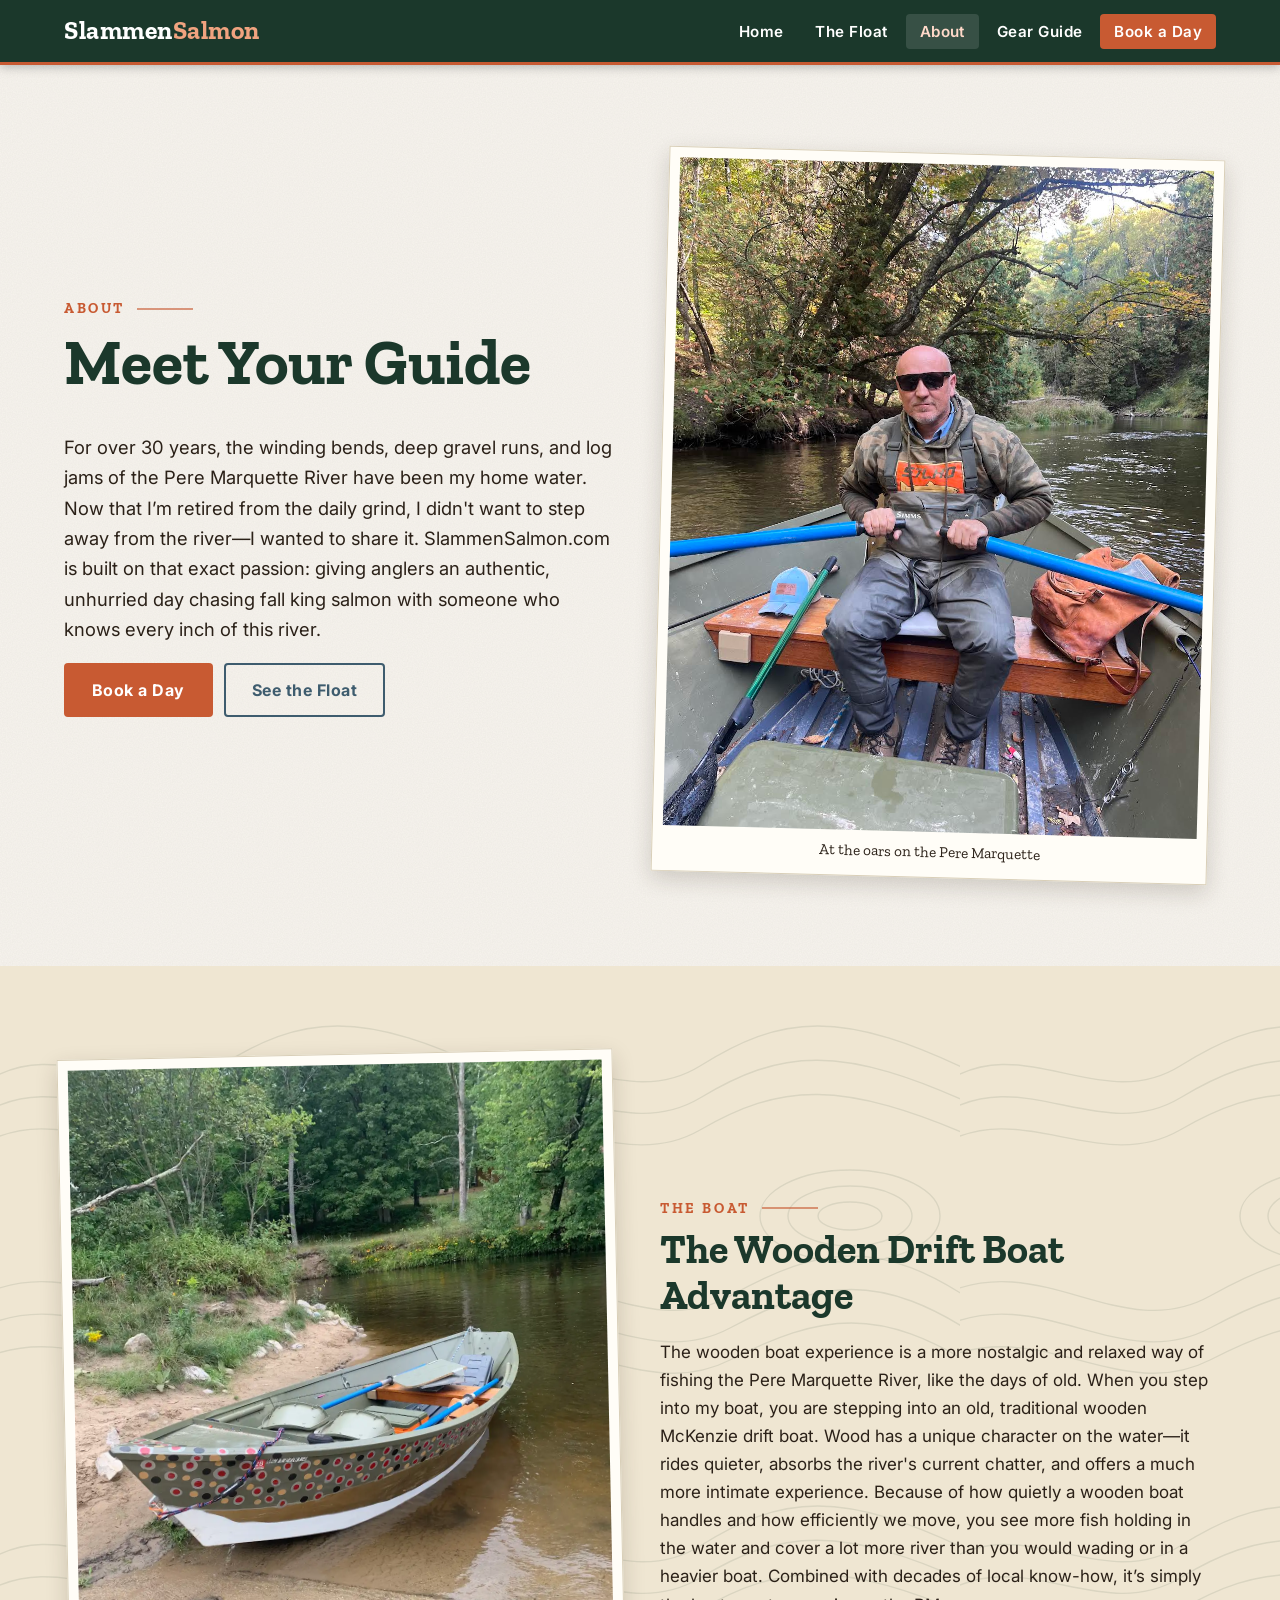
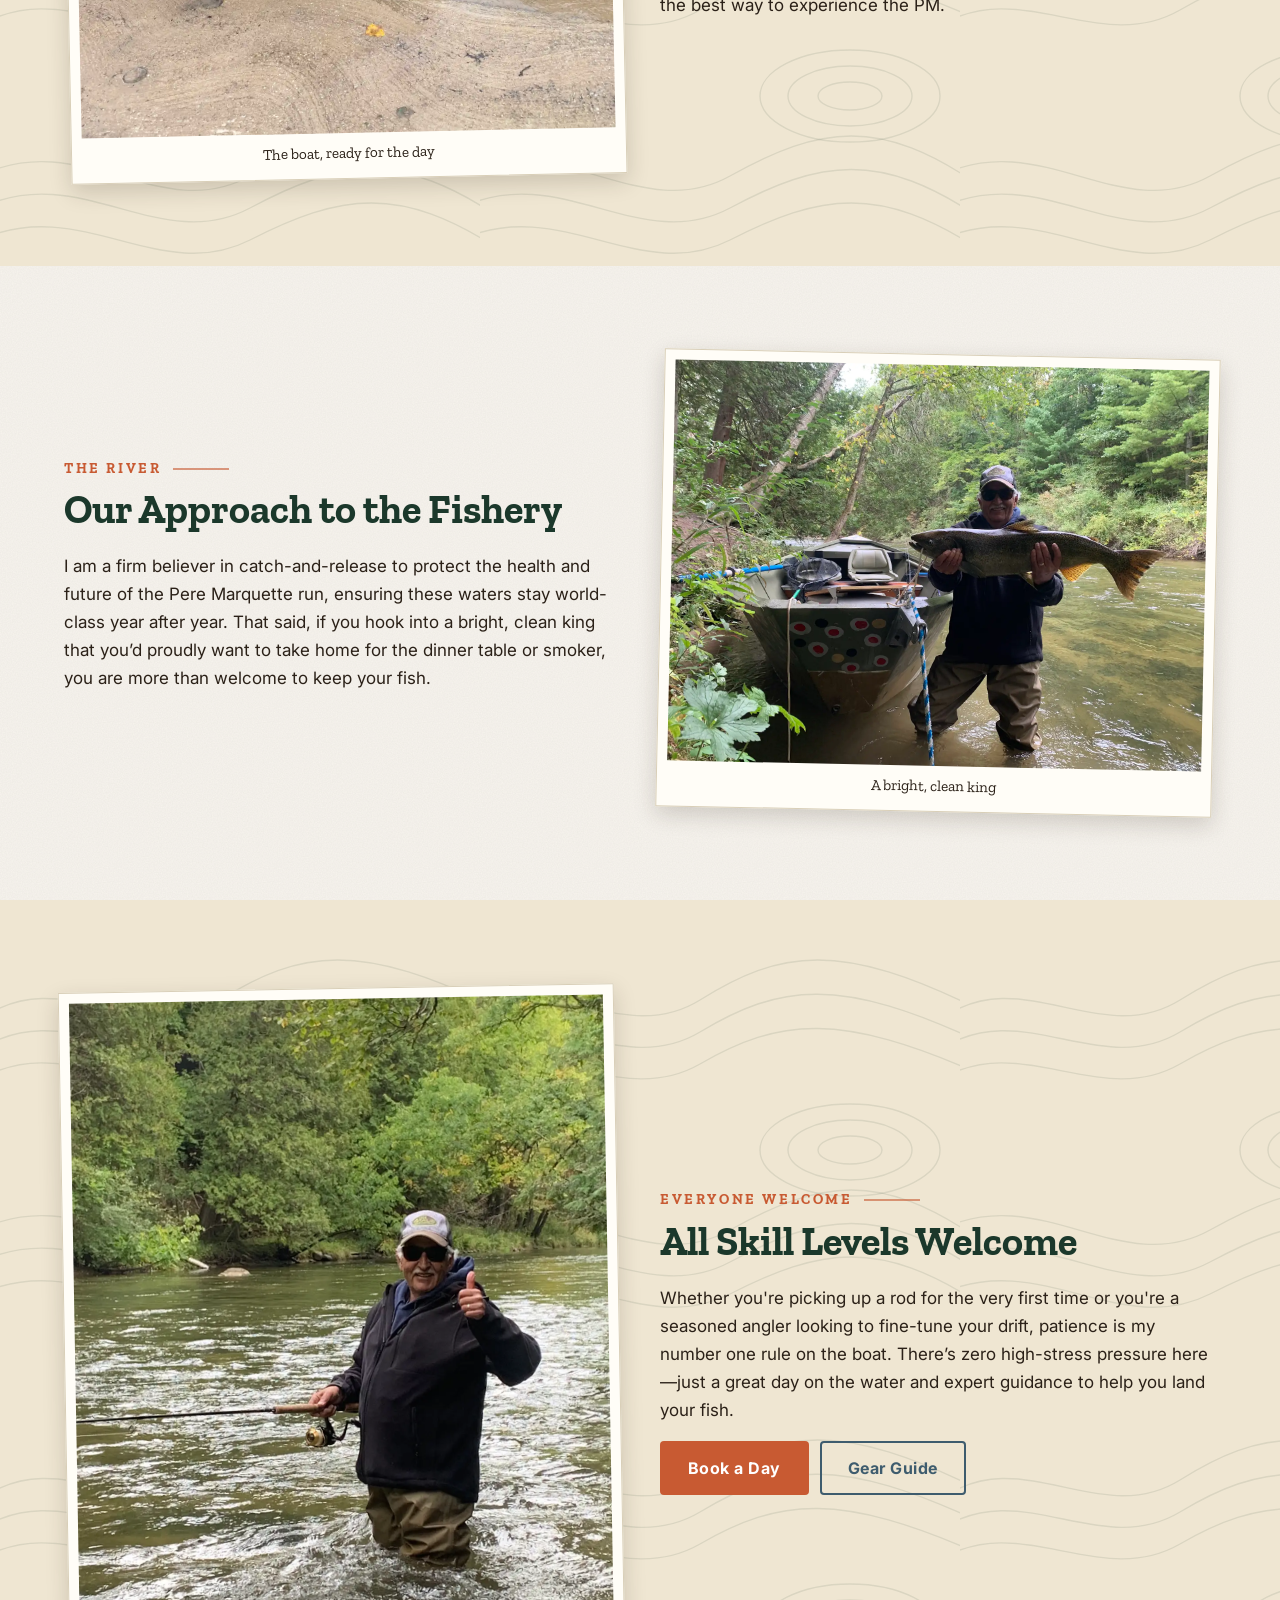
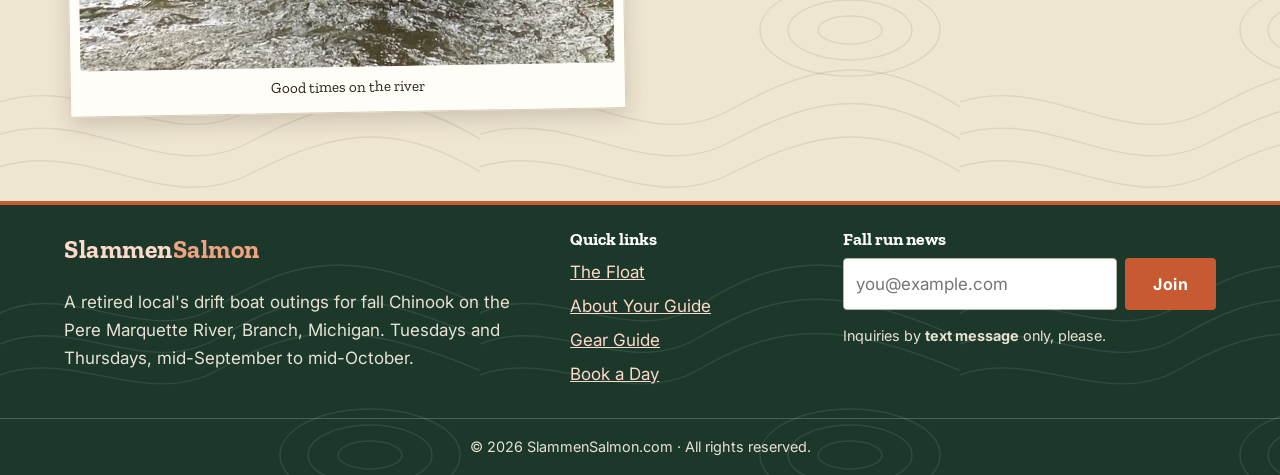
==== about.html @ c5aa8a71 "Add About page and real interactive route map About page uses the guide's own words (30 years on the" ====
<!doctype html>
<html lang="en">
<head>
<meta charset="utf-8">
<meta name="viewport" content="width=device-width,initial-scale=1">
<title>About Your Guide | Slammen Salmon</title>
<meta name="description" content="Meet your Pere Marquette River guide: over 30 years on his home water, a traditional wooden McKenzie drift boat, a catch-and-release approach, and a patient day for every skill level.">
<link rel="preconnect" href="https://fonts.googleapis.com">
<link rel="preconnect" href="https://fonts.gstatic.com" crossorigin>
<link href="https://fonts.googleapis.com/css2?family=Inter:wght@400;600;700&family=Zilla+Slab:wght@600;700&display=swap" rel="stylesheet">
<link rel="stylesheet" href="css/styles.css">
</head>
<body>
<header class="nav">
  <div class="nav-inner">
    <a class="logo" href="index.html">Slammen<span>Salmon</span></a>
    <button class="menu-btn" id="menuBtn" aria-label="Menu" aria-expanded="false">☰</button>
    <ul class="nav-links" id="navLinks">
      <li><a href="index.html">Home</a></li>
      <li><a href="index.html#float">The Float</a></li>
      <li><a href="about.html" aria-current="page">About</a></li>
      <li><a href="gear.html">Gear Guide</a></li>
      <li><a class="nav-book" href="index.html#book">Book a Day</a></li>
    </ul>
  </div>
</header>

<main>
<section class="section">
  <div class="container two-col" style="align-items:center">
    <div>
      <p class="eyebrow">About</p>
      <h1>Meet Your Guide</h1>
      <p class="lead">For over 30 years, the winding bends, deep gravel runs, and log jams of the Pere Marquette River have been my home water. Now that I’m retired from the daily grind, I didn't want to step away from the river—I wanted to share it. SlammenSalmon.com is built on that exact passion: giving anglers an authentic, unhurried day chasing fall king salmon with someone who knows every inch of this river.</p>
      <p><a class="btn btn-copper" href="index.html#book">Book a Day</a> <a class="btn btn-secondary" href="index.html#float">See the Float</a></p>
    </div>
    <figure class="frame" style="transform:rotate(1.5deg)"><img src="images/guide-rowing.jpg" alt="Your guide at the oars of his wooden drift boat" style="aspect-ratio:4/5"><figcaption>At the oars on the Pere Marquette</figcaption></figure>
  </div>
</section>

<section class="section section-alt">
  <div class="container two-col" style="align-items:center">
    <figure class="frame" style="transform:rotate(-1.2deg)"><img src="images/drift-boat-ramp.webp" alt="The hand-painted wooden drift boat resting at the boat ramp" loading="lazy" style="aspect-ratio:4/5"><figcaption>The boat, ready for the day</figcaption></figure>
    <div>
      <p class="eyebrow">The Boat</p>
      <h2>The Wooden Drift Boat Advantage</h2>
      <p>The wooden boat experience is a more nostalgic and relaxed way of fishing the Pere Marquette River, like the days of old. When you step into my boat, you are stepping into an old, traditional wooden McKenzie drift boat. Wood has a unique character on the water—it rides quieter, absorbs the river's current chatter, and offers a much more intimate experience. Because of how quietly a wooden boat handles and how efficiently we move, you see more fish holding in the water and cover a lot more river than you would wading or in a heavier boat. Combined with decades of local know-how, it’s simply the best way to experience the PM.</p>
    </div>
  </div>
</section>

<section class="section">
  <div class="container two-col" style="align-items:center">
    <div>
      <p class="eyebrow">The River</p>
      <h2>Our Approach to the Fishery</h2>
      <p>I am a firm believer in catch-and-release to protect the health and future of the Pere Marquette run, ensuring these waters stay world-class year after year. That said, if you hook into a bright, clean king that you’d proudly want to take home for the dinner table or smoker, you are more than welcome to keep your fish.</p>
    </div>
    <figure class="frame" style="transform:rotate(1.2deg)"><img src="images/trophy-king.webp" alt="An angler holding a big Chinook salmon beside the drift boat" loading="lazy" style="aspect-ratio:4/3"><figcaption>A bright, clean king</figcaption></figure>
  </div>
</section>

<section class="section section-alt">
  <div class="container two-col" style="align-items:center">
    <figure class="frame" style="transform:rotate(-1deg)"><img src="images/thumbs-up-river.webp" alt="A smiling angler giving a thumbs up while standing in the river" loading="lazy" style="aspect-ratio:4/5"><figcaption>Good times on the river</figcaption></figure>
    <div>
      <p class="eyebrow">Everyone Welcome</p>
      <h2>All Skill Levels Welcome</h2>
      <p>Whether you're picking up a rod for the very first time or you're a seasoned angler looking to fine-tune your drift, patience is my number one rule on the boat. There’s zero high-stress pressure here—just a great day on the water and expert guidance to help you land your fish.</p>
      <p><a class="btn btn-copper" href="index.html#book">Book a Day</a> <a class="btn btn-secondary" href="gear.html">Gear Guide</a></p>
    </div>
  </div>
</section>
</main>

<footer class="footer">
  <div class="container footer-grid">
    <div><a class="logo" href="index.html">Slammen<span>Salmon</span></a><p>A retired local's drift boat outings for fall Chinook on the Pere Marquette River, Branch, Michigan. Tuesdays and Thursdays, mid-September to mid-October.</p></div>
    <div><h3>Quick links</h3><ul><li><a href="index.html#float">The Float</a></li><li><a href="about.html" aria-current="page">About Your Guide</a></li><li><a href="gear.html">Gear Guide</a></li><li><a href="index.html#book">Book a Day</a></li></ul></div>
    <div><h3>Fall run news</h3><form class="news" id="newsForm"><input type="email" id="newsEmail" placeholder="you@example.com" aria-label="Email" required><button class="btn btn-copper" type="submit">Join</button></form><p id="newsMsg" style="font-size:.9rem"></p>
      <p style="font-size:.9rem">Inquiries by <b>text message</b> only, please.</p></div>
  </div>
  <div class="copy">© <span id="yr"></span> SlammenSalmon.com · All rights reserved.</div>
</footer>

<nav class="tabbar" aria-label="Mobile">
  <a href="index.html"><svg viewBox="0 0 24 24"><path d="M3 11l9-8 9 8M5 10v10h14V10"/></svg>Home</a>
  <a href="index.html#float"><svg viewBox="0 0 24 24"><path d="M3 6l6-2 6 2 6-2v14l-6 2-6-2-6 2zM9 4v14M15 6v14"/></svg>Float</a>
  <a href="about.html" aria-current="page"><svg viewBox="0 0 24 24"><circle cx="12" cy="8" r="4"/><path d="M4 21c0-4 4-6 8-6s8 2 8 6"/></svg>About</a>
  <a href="gear.html"><svg viewBox="0 0 24 24"><path d="M5 4h14v16H5zM9 9h6M9 13h6"/></svg>Gear</a>
  <a href="index.html#book"><svg viewBox="0 0 24 24"><path d="M4 6h16v14H4zM4 10h16M8 3v4M16 3v4"/></svg>Book</a>
</nav>

<script src="js/main.js"></script>
</body>
</html>
---- css/styles.css ----
:root{
  --pine:#1B382B; --moss:#4A5D3A; --copper:#C85A32; --copper-dark:#a84824; --slate:#3E5C6E; --bark:#2B2118;
  --sand:#F7F4EE; --parchment:#EFE6D2; --line:#d9cfb8; --white:#fff;
  --radius:6px; --shadow:0 8px 22px rgba(43,33,24,.18);
  --font-head:'Zilla Slab',Georgia,'Times New Roman',serif;
  --font-body:'Inter',system-ui,-apple-system,'Segoe UI',Roboto,sans-serif;
  --topo:url("data:image/svg+xml,%3Csvg xmlns='http://www.w3.org/2000/svg' width='480' height='480' viewBox='0 0 480 480' fill='none' stroke='%23ffffff' stroke-opacity='.09' stroke-width='1.4'%3E%3Cpath d='M-20 120C60 60 140 150 220 100S360 40 500 110'/%3E%3Cpath d='M-20 150C60 95 140 180 220 132S360 76 500 142'/%3E%3Cpath d='M-20 180C60 130 140 210 220 164S360 112 500 174'/%3E%3Cpath d='M-20 330C80 280 160 380 250 330S400 270 500 340'/%3E%3Cpath d='M-20 362C80 314 160 410 250 362S400 304 500 372'/%3E%3Cpath d='M-20 394C80 348 160 440 250 394S400 338 500 404'/%3E%3Cellipse cx='370' cy='250' rx='90' ry='46'/%3E%3Cellipse cx='370' cy='250' rx='62' ry='30'/%3E%3Cellipse cx='370' cy='250' rx='32' ry='14'/%3E%3C/svg%3E");
  --topo-dark:url("data:image/svg+xml,%3Csvg xmlns='http://www.w3.org/2000/svg' width='480' height='480' viewBox='0 0 480 480' fill='none' stroke='%231B382B' stroke-opacity='.10' stroke-width='1.4'%3E%3Cpath d='M-20 120C60 60 140 150 220 100S360 40 500 110'/%3E%3Cpath d='M-20 150C60 95 140 180 220 132S360 76 500 142'/%3E%3Cpath d='M-20 180C60 130 140 210 220 164S360 112 500 174'/%3E%3Cpath d='M-20 330C80 280 160 380 250 330S400 270 500 340'/%3E%3Cpath d='M-20 362C80 314 160 410 250 362S400 304 500 372'/%3E%3Cpath d='M-20 394C80 348 160 440 250 394S400 338 500 404'/%3E%3Cellipse cx='370' cy='250' rx='90' ry='46'/%3E%3Cellipse cx='370' cy='250' rx='62' ry='30'/%3E%3Cellipse cx='370' cy='250' rx='32' ry='14'/%3E%3C/svg%3E");
  --grain:url("data:image/svg+xml,%3Csvg xmlns='http://www.w3.org/2000/svg' width='160' height='160'%3E%3Cfilter id='n'%3E%3CfeTurbulence type='fractalNoise' baseFrequency='.8' numOctaves='2' stitchTiles='stitch'/%3E%3CfeColorMatrix values='0 0 0 0 .17 0 0 0 0 .13 0 0 0 0 .09 0 0 0 .07 0'/%3E%3C/filter%3E%3Crect width='160' height='160' filter='url(%23n)'/%3E%3C/svg%3E");
}
*{box-sizing:border-box}
html{scroll-behavior:smooth;scroll-padding-top:72px}
body{margin:0;background:var(--sand) var(--grain);color:var(--bark);font-family:var(--font-body);line-height:1.65;font-size:17px}
img{max-width:100%;display:block}
h1,h2,h3{font-family:var(--font-head);color:var(--pine);line-height:1.15;margin:0 0 .5em;font-weight:700}
h1{font-size:clamp(2.3rem,5.2vw,4rem)} h2{font-size:clamp(1.8rem,3.6vw,2.5rem)} h3{font-size:1.35rem}
a{color:var(--slate)}
.container{max-width:1200px;margin:0 auto;padding:24px}
.section{padding:64px 0;position:relative}
.section-alt{background:var(--parchment) var(--topo-dark)}
.lead{font-size:1.15rem;max-width:62ch}
.eyebrow{font-family:var(--font-head);text-transform:uppercase;letter-spacing:.18em;color:var(--copper);font-weight:700;font-size:.9rem;margin:0 0 .4em;display:flex;align-items:center;gap:12px}
.eyebrow::after{content:"";height:2px;width:56px;background:var(--copper);opacity:.6}
.center{text-align:center}.center .eyebrow{justify-content:center}.center .eyebrow::before{content:"";height:2px;width:56px;background:var(--copper);opacity:.6}
.rule{border:0;height:6px;border-top:2px solid var(--line);border-bottom:1px solid var(--line);margin:0}

/* Nav */
.nav{position:sticky;top:0;z-index:50;background:var(--pine);color:#fff;border-bottom:3px solid var(--copper);box-shadow:0 2px 10px rgba(0,0,0,.25)}
.nav-inner{max-width:1200px;margin:0 auto;padding:10px 24px;display:flex;align-items:center;justify-content:space-between;gap:16px}
.logo{font-family:var(--font-head);font-weight:700;font-size:1.6rem;color:#fff;text-decoration:none;letter-spacing:.02em}
.logo span{color:#f0a37f}
.nav-links{display:flex;gap:4px;list-style:none;margin:0;padding:0}
.nav-links a{color:#fff;text-decoration:none;padding:8px 14px;border-radius:4px;font-weight:600;font-size:.95rem;letter-spacing:.03em}
.nav-links a:hover,.nav-links a[aria-current="page"]{background:rgba(255,255,255,.12);color:#ffd9c9}
.nav-links a.nav-book{background:var(--copper)}
.nav-links a.nav-book:hover{background:var(--copper-dark);color:#fff}
.menu-btn{display:none;background:none;border:1px solid rgba(255,255,255,.5);color:#fff;border-radius:6px;padding:6px 10px;font-size:1.2rem;cursor:pointer}

/* Buttons */
.btn{display:inline-block;border:2px solid transparent;border-radius:4px;padding:12px 26px;font-weight:700;font-size:1rem;cursor:pointer;text-decoration:none;font-family:var(--font-body);letter-spacing:.03em;transition:background-color .2s,box-shadow .2s,color .2s}
.btn-primary{background:var(--pine);color:#fff}
.btn-primary:hover{background:var(--copper);box-shadow:var(--shadow)}
.btn-copper{background:var(--copper);color:#fff}
.btn-copper:hover{background:var(--copper-dark);box-shadow:var(--shadow)}
.btn-secondary{background:transparent;border-color:var(--slate);color:var(--slate)}
.btn-secondary:hover{background:rgba(62,92,110,.12)}
.btn[disabled]{opacity:.5;cursor:not-allowed;box-shadow:none}
.btn:focus-visible,a:focus-visible,input:focus-visible,select:focus-visible,textarea:focus-visible,button:focus-visible{outline:3px solid var(--copper);outline-offset:2px}

/* Hero */
.hero{position:relative;color:#fff;background:var(--pine) var(--topo);overflow:hidden}
.hero::after{content:"";position:absolute;inset:0;background:var(--grain);pointer-events:none;opacity:.8}
.hero .container{position:relative;z-index:1;display:grid;grid-template-columns:1.1fr .9fr;gap:48px;align-items:center;padding-top:64px;padding-bottom:72px}
.hero h1{color:#fff;max-width:14ch}
.hero p{font-size:1.18rem;max-width:50ch;color:#f1ebdc}
.hero .eyebrow{color:#f0a37f}.hero .eyebrow::after{background:#f0a37f}
.hero-cta{display:flex;gap:12px;flex-wrap:wrap;margin-top:26px}
.hero .btn-secondary{border-color:#f1ebdc;color:#f1ebdc}
.hero .btn-secondary:hover{background:rgba(255,255,255,.14)}
.hero-photos{position:relative;min-height:640px}
.hero-photos .frame img{aspect-ratio:1/1}
.hero-photos .frame:first-of-type figcaption{text-align:left}
.hero-photos .frame{position:absolute;width:62%}
.hero-photos .frame:nth-of-type(1){left:0;top:0;transform:rotate(-3deg)}
.hero-photos .frame:nth-of-type(2){right:0;bottom:0;transform:rotate(2.5deg)}
.stamp{position:absolute;z-index:2;right:2%;top:-4%;width:128px;height:128px;border-radius:50%;border:3px double var(--copper);background:rgba(27,56,43,.88);color:#f0a37f;display:grid;place-items:center;text-align:center;font-family:var(--font-head);font-weight:700;font-size:.72rem;letter-spacing:.12em;line-height:1.3;transform:rotate(12deg);text-transform:uppercase}
.stamp b{display:block;font-size:1.15rem;color:#fff;letter-spacing:.02em;margin:2px 0}

/* Framed photos */
.frame{margin:0;background:#fffdf7;padding:10px 10px 12px;border:1px solid var(--line);box-shadow:var(--shadow)}
.frame img{width:100%;aspect-ratio:4/5;object-fit:cover}
.frame figcaption{font-family:var(--font-head);font-size:.95rem;color:var(--bark);padding-top:8px;text-align:center}

/* Cards */
.grid-3{display:grid;grid-template-columns:repeat(3,1fr);gap:28px}
.card{background:#fffdf7;border:1px solid var(--line);padding:10px;box-shadow:0 3px 10px rgba(43,33,24,.1);transition:box-shadow .2s,transform .2s}
.card:hover{box-shadow:var(--shadow);transform:translateY(-3px)}
.card img{width:100%;aspect-ratio:4/3;object-fit:cover}
.card-body{padding:12px 10px 12px}
.card-body p{margin:.3em 0 0}
.tag{display:inline-block;background:var(--moss);color:#fff;font-size:.74rem;font-weight:700;padding:3px 10px;letter-spacing:.1em;text-transform:uppercase;border-radius:2px}

/* Tour facts */
.facts{display:grid;grid-template-columns:repeat(4,1fr);gap:16px;margin:28px 0}
.fact{background:#fffdf7;border:1px solid var(--line);border-top:4px solid var(--copper);padding:16px}
.fact b{display:block;font-family:var(--font-head);color:var(--pine);font-size:1.25rem}
.two-col{display:grid;grid-template-columns:1fr 1fr;gap:40px}
.checklist{list-style:none;padding:0;margin:0}
.checklist li{padding:9px 0 9px 32px;position:relative;border-bottom:1px dashed var(--line)}
.checklist li::before{content:"✓";position:absolute;left:0;color:var(--copper);font-weight:700}
.checklist.warn li::before{content:"!";background:var(--copper);color:#fff;border-radius:50%;width:20px;height:20px;text-align:center;line-height:20px;font-size:.8rem;top:12px}
.checklist.provided li::before{content:"★";color:var(--moss)}

/* Route map */
.map-wrap{background:#fffdf7;border:1px solid var(--line);padding:10px;box-shadow:var(--shadow)}
.map-note{font-size:.85rem;color:#6b5e50;text-align:center;margin:8px 0 0;font-style:italic}
.route-map{height:480px;position:relative;z-index:0;isolation:isolate;background:#dfe6dc}
.map-wrap{position:relative}
.map-lock{position:absolute;inset:10px;z-index:5;border:0;background:rgba(27,56,43,.35);color:#fff;font:700 1.05rem var(--font-body);cursor:pointer;display:grid;place-items:center;letter-spacing:.03em}
.map-lock[hidden]{display:none}
.map-fallback{padding:24px;text-align:center}
.float-cards{margin-top:28px}
.float-cards .fact b{font-size:1.1rem}
.route-pin span{display:grid;place-items:center;width:30px;height:30px;border-radius:50%;background:var(--copper);color:#fff;border:3px solid #fff;box-shadow:0 2px 8px rgba(0,0,0,.45);font:700 .95rem var(--font-head)}
.route-pin.end span{background:var(--pine)}
.route-arrow svg{display:block;filter:drop-shadow(0 1px 1px rgba(0,0,0,.35))}
.route-arrow{background:none;border:0}
.leaflet-tooltip.route-tip{background:var(--pine);color:#fff;border:2px solid #fff;font:700 .8rem var(--font-body);letter-spacing:.04em;padding:2px 8px;box-shadow:0 2px 6px rgba(0,0,0,.35)}
.leaflet-tooltip.route-tip::before{display:none}
.leaflet-control-layers{font-family:var(--font-body);font-weight:600}
.pull{margin:0 0 18px;padding:6px 0 6px 22px;border-left:4px solid var(--copper);font-family:var(--font-head);font-size:1.25rem;line-height:1.45;color:var(--pine)}
.btn + .btn{margin-left:6px}

/* Photo grid */
.photo-grid{display:grid;grid-template-columns:repeat(3,1fr);gap:26px}
.photo{position:relative;border:0;padding:10px;background:#fffdf7;border:1px solid var(--line);box-shadow:0 3px 10px rgba(43,33,24,.12);cursor:zoom-in;display:block;width:100%;transition:transform .25s,box-shadow .25s}
.photo:nth-child(3n+1){transform:rotate(-.8deg)}.photo:nth-child(3n+2){transform:rotate(.6deg)}.photo:nth-child(3n){transform:rotate(-.4deg)}
.photo:hover{transform:rotate(0) translateY(-4px);box-shadow:var(--shadow)}
.photo .ph{display:block;overflow:hidden;aspect-ratio:4/5}
.photo img{width:100%;height:100%;object-fit:cover;transition:transform .4s}
.photo:hover img{transform:scale(1.04)}
.photo .badge{position:absolute;left:22px;bottom:24px;background:var(--copper);color:#fff;font-weight:700;font-size:.78rem;letter-spacing:.1em;text-transform:uppercase;padding:5px 12px;border-radius:2px;opacity:0;transform:translateY(6px);transition:.25s}
.photo:hover .badge,.photo:focus-visible .badge{opacity:1;transform:none}
.photo .overlay-tag{position:absolute;right:22px;top:22px;background:rgba(27,56,43,.88);color:#fff;font-size:.75rem;letter-spacing:.06em;text-transform:uppercase;padding:3px 10px;border-radius:2px}
@media (hover:none){.photo .badge{opacity:1;transform:none}}
.lightbox{position:fixed;inset:0;background:rgba(15,20,16,.94);z-index:100;display:none;align-items:center;justify-content:center;padding:24px;flex-direction:column;gap:12px}
.lightbox.open{display:flex}
.lightbox img{max-height:80vh;max-width:94vw;object-fit:contain;border:8px solid #fffdf7}
.lightbox p{color:#fff;margin:0;font-weight:600;font-family:var(--font-head);font-size:1.1rem}
.lb-btn{position:absolute;background:rgba(255,255,255,.15);color:#fff;border:0;font-size:2rem;width:52px;height:52px;border-radius:50%;cursor:pointer}
.lb-btn:hover{background:var(--copper)}
.lb-close{top:16px;right:16px}.lb-prev{left:16px;top:50%}.lb-next{right:16px;top:50%}

/* Booking */
.booking{background:#fffdf7;border:1px solid var(--line);outline:2px solid var(--line);outline-offset:5px;padding:30px;box-shadow:var(--shadow);max-width:760px;margin:0 auto}
.status-badge{display:inline-block;background:var(--bark);color:#fff;padding:6px 16px;border-radius:2px;font-weight:700;letter-spacing:.06em;text-transform:uppercase;font-size:.85rem}
.status-badge.open{background:#2f7d4f}
.form-row{display:grid;grid-template-columns:1fr 1fr;gap:16px}
label{display:block;font-weight:600;margin:14px 0 4px}
input[type=text],input[type=email],input[type=tel],input[type=date],input[type=number],select,textarea{width:100%;padding:11px 12px;border:1px solid #b9b2a2;border-radius:4px;font:inherit;background:#fff;color:var(--bark)}
input:disabled,select:disabled{background:#ece8de;cursor:not-allowed}
.consent{display:flex;gap:10px;align-items:flex-start;font-weight:400;margin:10px 0}
.consent input{margin-top:5px;width:18px;height:18px;accent-color:var(--pine);flex:none}
.form-msg{margin-top:14px;padding:12px;border-radius:4px;display:none}
.form-msg.show{display:block}.form-msg.ok{background:#e4f2e9;color:#1d5a37}.form-msg.err{background:#fbe6e0;color:#8a2c12}
.notice{background:#fff7ef;border-left:5px solid var(--copper);padding:14px 16px}

/* Footer */
.footer{background:var(--pine) var(--topo);color:#e8e2d4;border-top:4px solid var(--copper)}
.footer a{color:#ffd9c9}
.footer h3{color:#fff;font-size:1.1rem}
.footer-grid{display:grid;grid-template-columns:2fr 1fr 1.6fr;gap:40px}
.footer ul{list-style:none;padding:0;margin:0}.footer li{margin:6px 0}
.news{display:flex;gap:8px}.news input{flex:1}
.copy{border-top:1px solid rgba(255,255,255,.2);padding:16px 24px;text-align:center;font-size:.9rem}

/* Responsive */
.tabbar{display:none}
@media (max-width:1023px){
  .menu-btn{display:block}
  .nav-inner{flex-wrap:wrap}
  .nav-links{display:none;width:100%;flex-direction:column;padding-bottom:10px}
  .nav-links.open{display:flex}
  .hero .container{grid-template-columns:1fr}
  .hero-photos{min-height:600px;max-width:520px}
  .grid-3{grid-template-columns:repeat(2,1fr)}
  .photo-grid{grid-template-columns:repeat(2,1fr)}
  .facts{grid-template-columns:repeat(2,1fr)}
  .footer-grid{grid-template-columns:1fr 1fr}
}
@media (max-width:767px){
  body{padding-bottom:64px}
  .container{padding:18px}
  .section{padding:44px 0}
  .route-map{height:380px}
  .grid-3,.photo-grid,.two-col,.form-row,.facts,.footer-grid{grid-template-columns:1fr}
  .nav-inner{padding:10px 16px}
  .tabbar{display:flex}
  .hero-photos{min-height:520px}
  .stamp{width:92px;height:92px;font-size:.68rem}
}
.tabbar{position:fixed;bottom:0;left:0;right:0;z-index:55;background:var(--pine);border-top:3px solid var(--copper)}
.tabbar a{flex:1;text-align:center;color:#fff;text-decoration:none;padding:8px 4px 9px;font-size:.76rem;font-weight:600;letter-spacing:.04em}
.tabbar svg{display:block;margin:0 auto 2px;width:22px;height:22px;stroke:currentColor;fill:none;stroke-width:1.8;stroke-linecap:round;stroke-linejoin:round}
.tabbar a[aria-current="page"]{color:#ffb596}
@media (prefers-reduced-motion:reduce){*{transition:none!important;scroll-behavior:auto!important}}
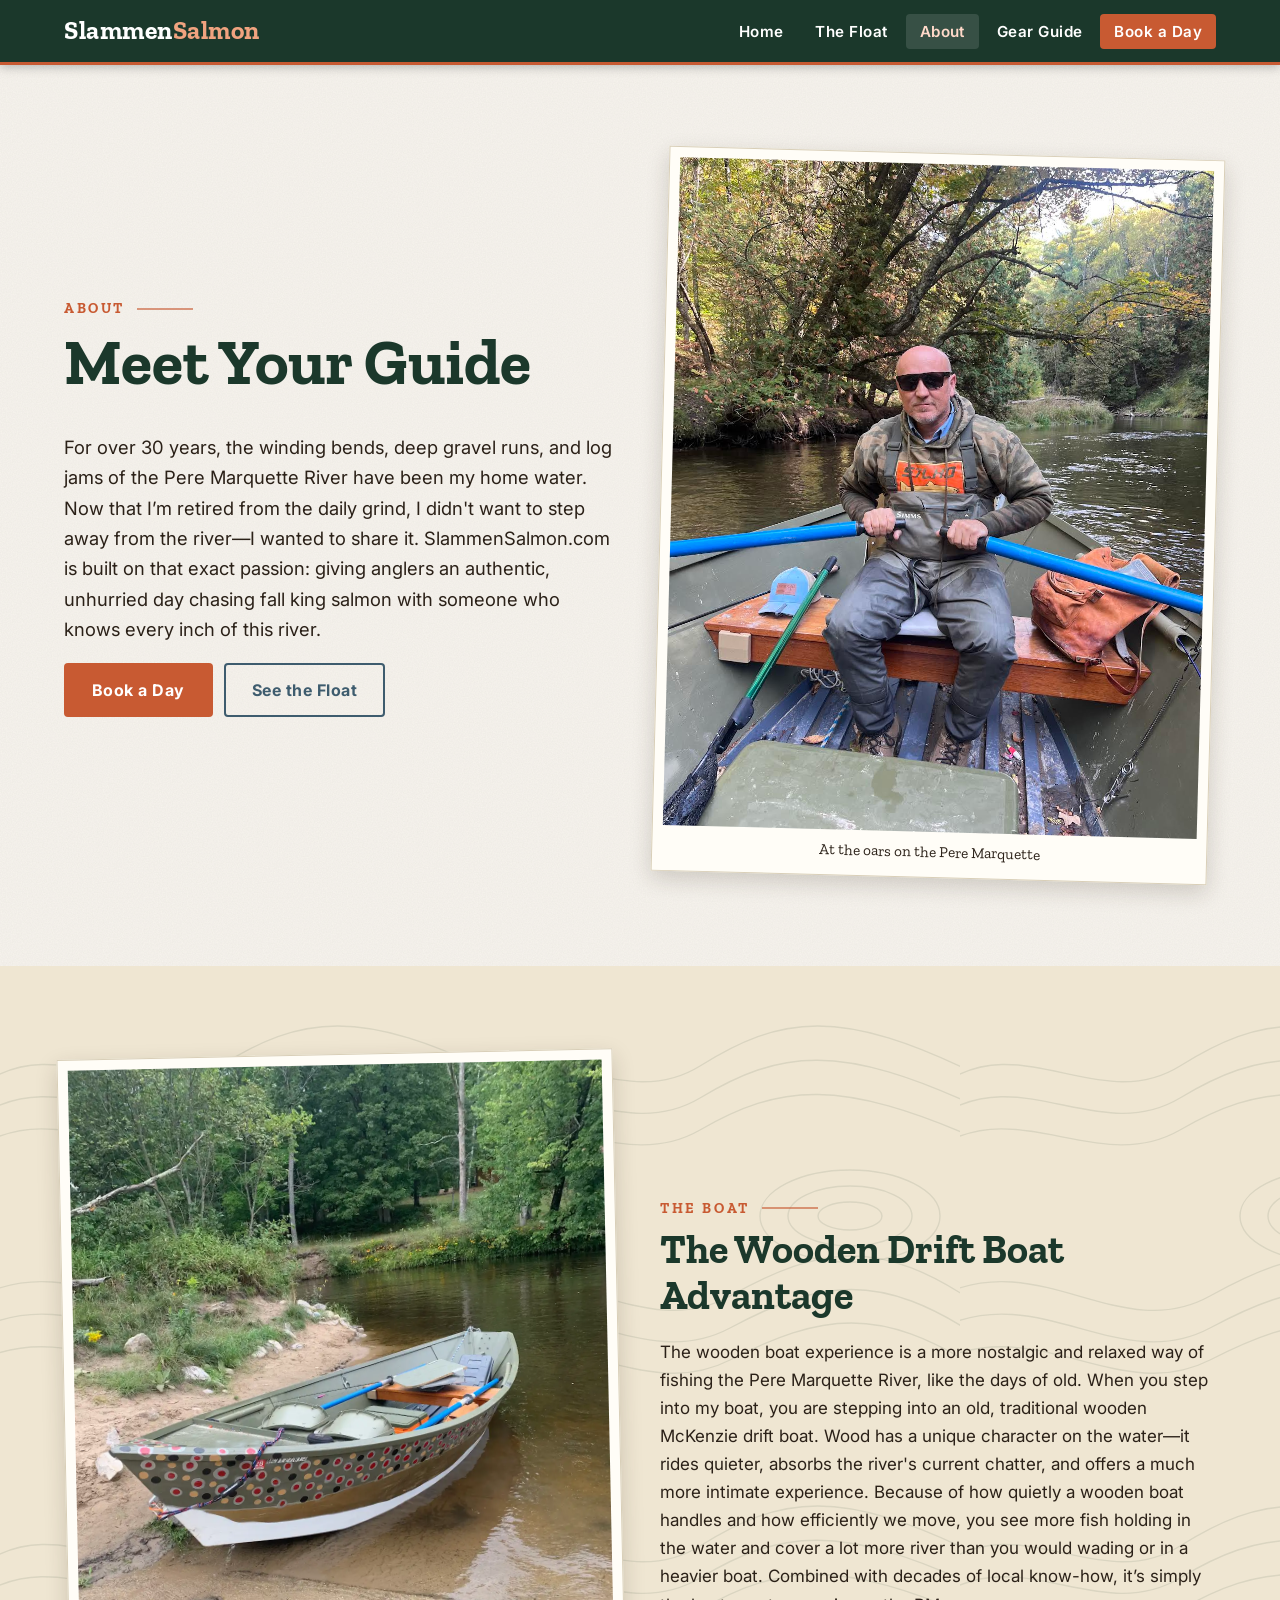
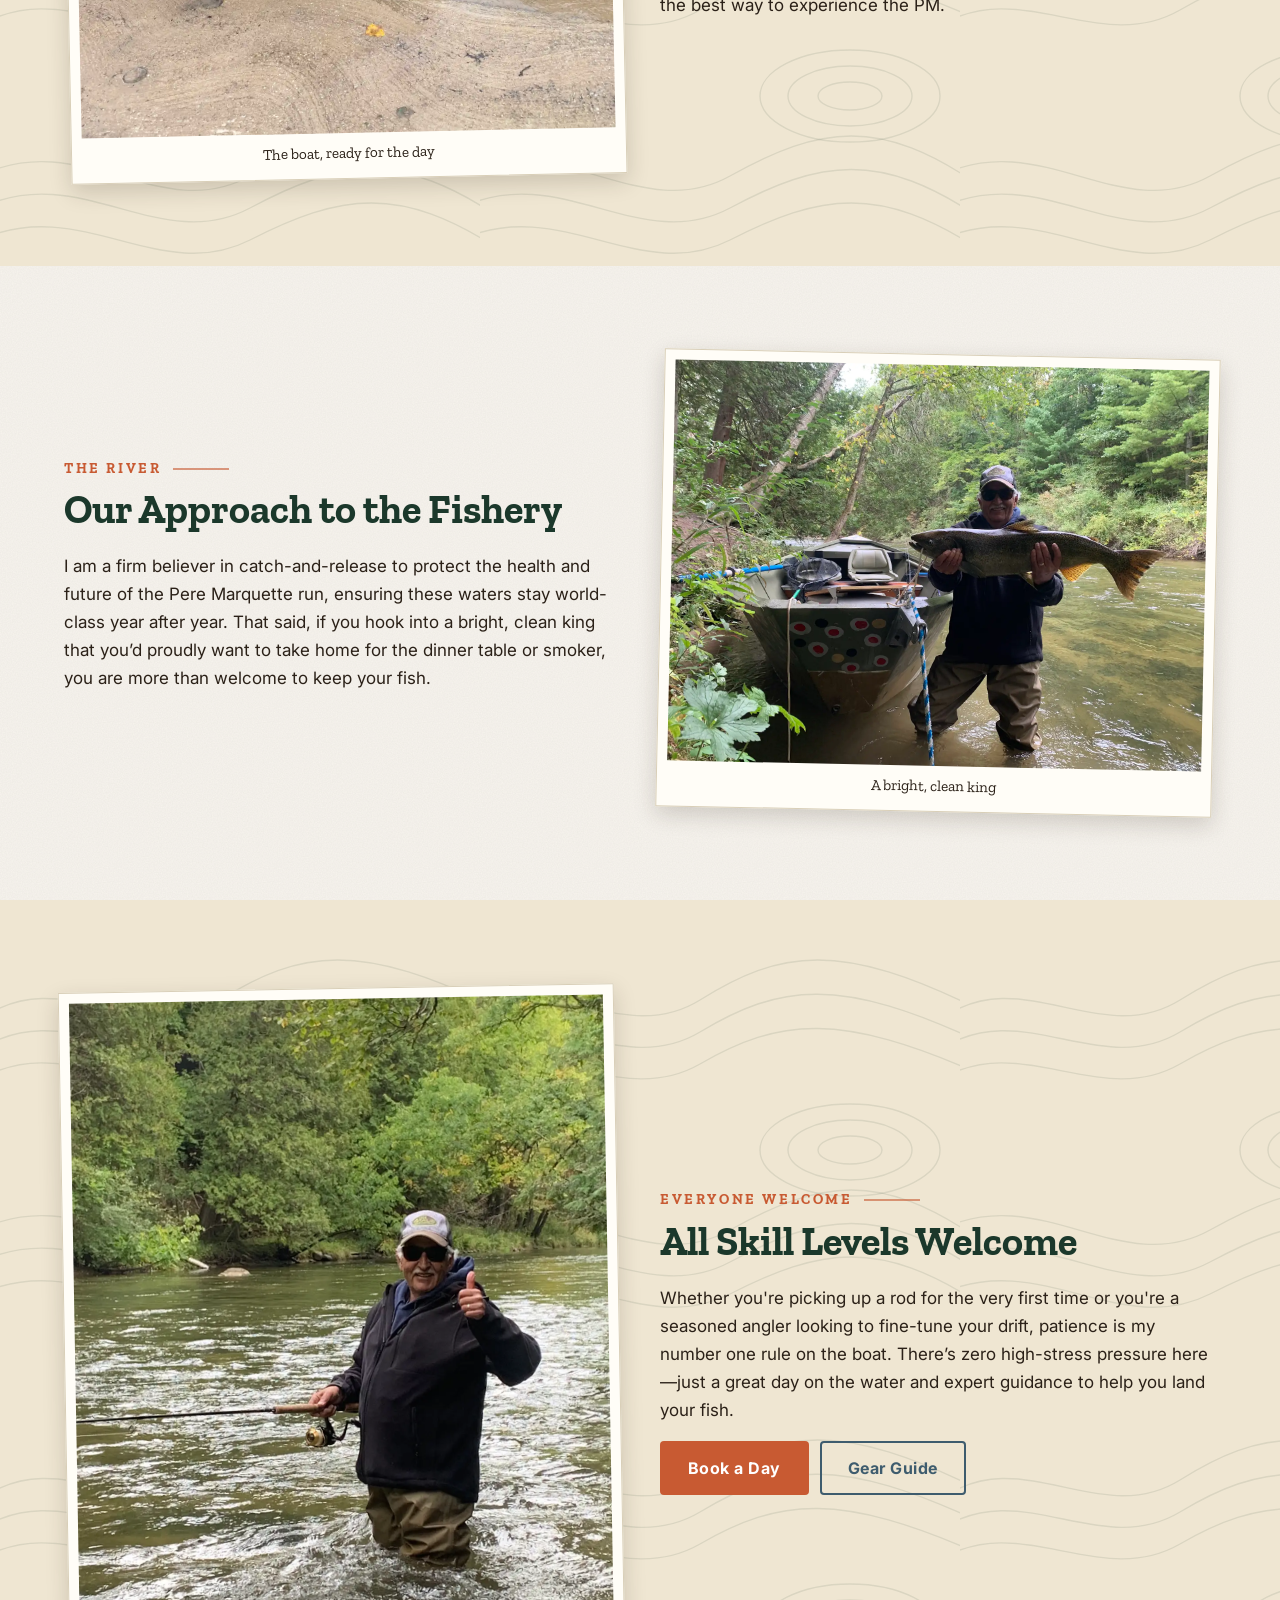
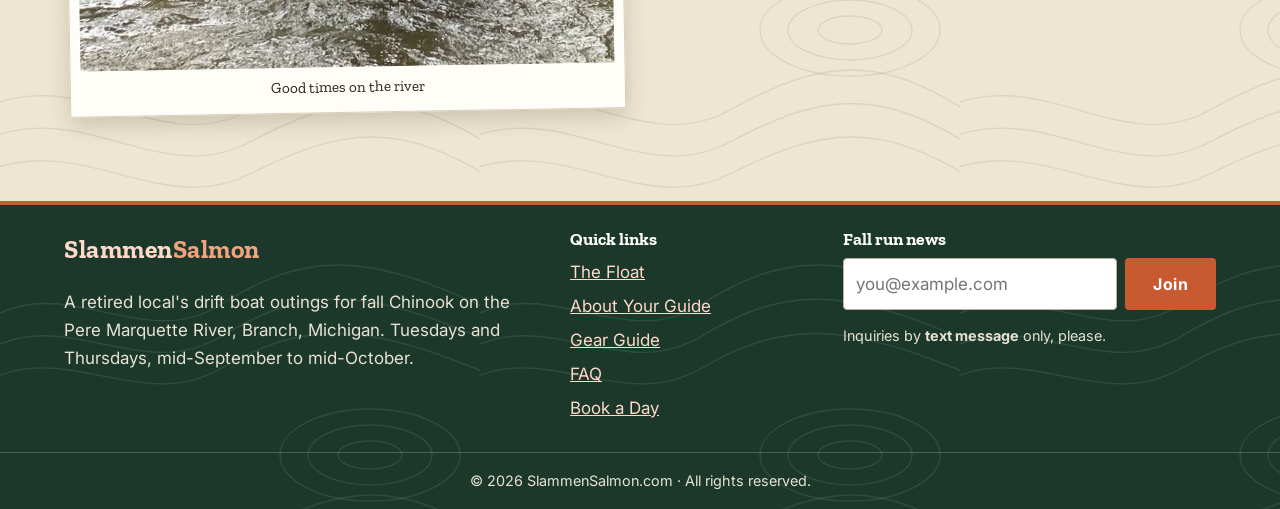
==== commit 8c1e1d05: "Add FAQ, dietary field, DNR license links, lodging tips, waiver note Co-Authored-By: Claude Sonnet 5" ====
--- a/about.html
+++ b/about.html
@@ -76,7 +76,7 @@
 <footer class="footer">
   <div class="container footer-grid">
     <div><a class="logo" href="index.html">Slammen<span>Salmon</span></a><p>A retired local's drift boat outings for fall Chinook on the Pere Marquette River, Branch, Michigan. Tuesdays and Thursdays, mid-September to mid-October.</p></div>
-    <div><h3>Quick links</h3><ul><li><a href="index.html#float">The Float</a></li><li><a href="about.html" aria-current="page">About Your Guide</a></li><li><a href="gear.html">Gear Guide</a></li><li><a href="index.html#book">Book a Day</a></li></ul></div>
+    <div><h3>Quick links</h3><ul><li><a href="index.html#float">The Float</a></li><li><a href="about.html" aria-current="page">About Your Guide</a></li><li><a href="gear.html">Gear Guide</a></li><li><a href="index.html#faq">FAQ</a></li><li><a href="index.html#book">Book a Day</a></li></ul></div>
     <div><h3>Fall run news</h3><form class="news" id="newsForm"><input type="email" id="newsEmail" placeholder="you@example.com" aria-label="Email" required><button class="btn btn-copper" type="submit">Join</button></form><p id="newsMsg" style="font-size:.9rem"></p>
       <p style="font-size:.9rem">Inquiries by <b>text message</b> only, please.</p></div>
   </div>
--- a/css/styles.css
+++ b/css/styles.css
@@ -184,3 +184,15 @@
 .tabbar svg{display:block;margin:0 auto 2px;width:22px;height:22px;stroke:currentColor;fill:none;stroke-width:1.8;stroke-linecap:round;stroke-linejoin:round}
 .tabbar a[aria-current="page"]{color:#ffb596}
 @media (prefers-reduced-motion:reduce){*{transition:none!important;scroll-behavior:auto!important}}
+
+/* FAQ, callout, hints */
+.faq{max-width:820px;margin:28px auto 0;display:grid;gap:10px}
+.faq details{background:#fffdf7;border:1px solid var(--line);border-left:4px solid var(--copper);padding:0 18px}
+.faq summary{cursor:pointer;font-family:var(--font-head);font-weight:700;font-size:1.15rem;color:var(--pine);padding:14px 28px 14px 0;list-style:none;position:relative}
+.faq summary::-webkit-details-marker{display:none}
+.faq summary::after{content:"+";position:absolute;right:0;top:50%;transform:translateY(-50%);font-size:1.5rem;color:var(--copper);line-height:1}
+.faq details[open] summary::after{content:"\2212"}
+.faq details p{margin:0 0 16px}
+.callout{margin-top:28px;background:#fffdf7;border:1px solid var(--line);border-left:5px solid var(--moss);padding:16px 20px}
+.callout h3{margin:0 0 .3em}.callout p{margin:0}
+.hint{font-size:.9rem;color:#6b5e50;margin:4px 0 0}
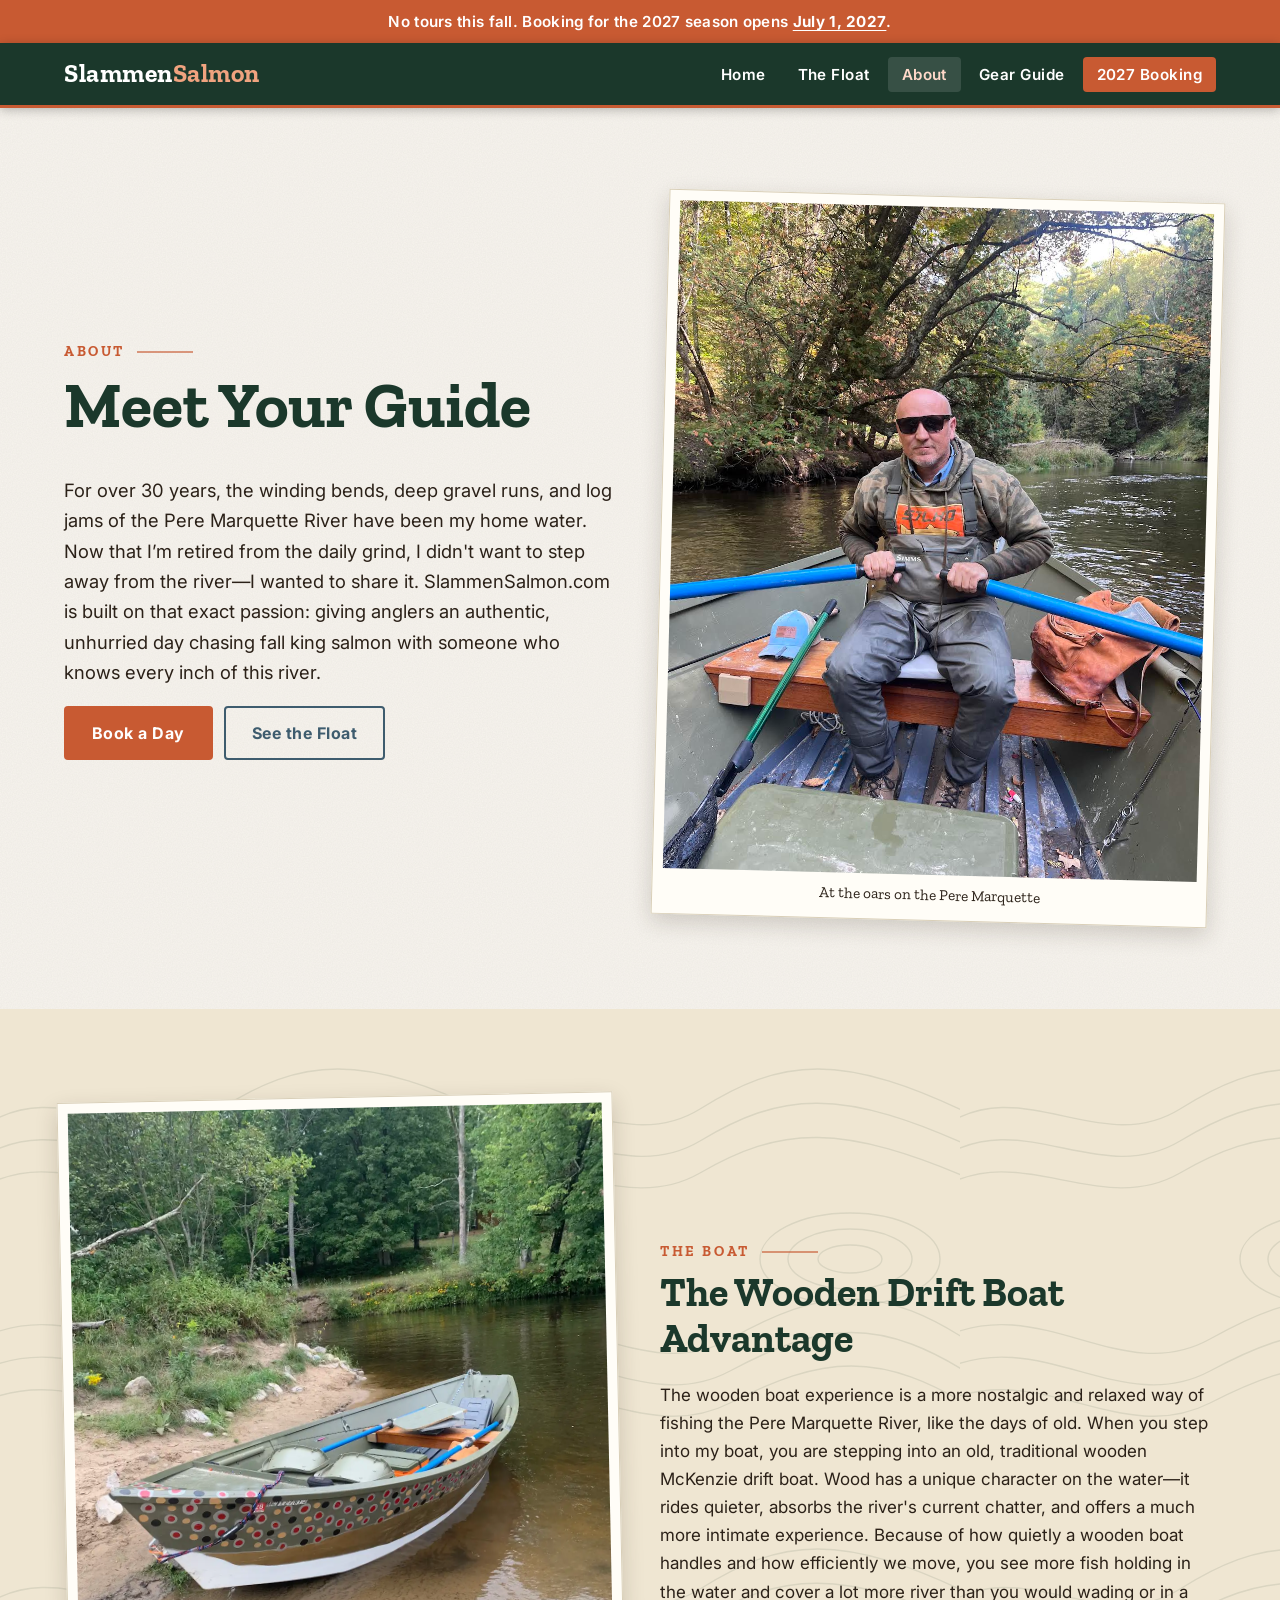
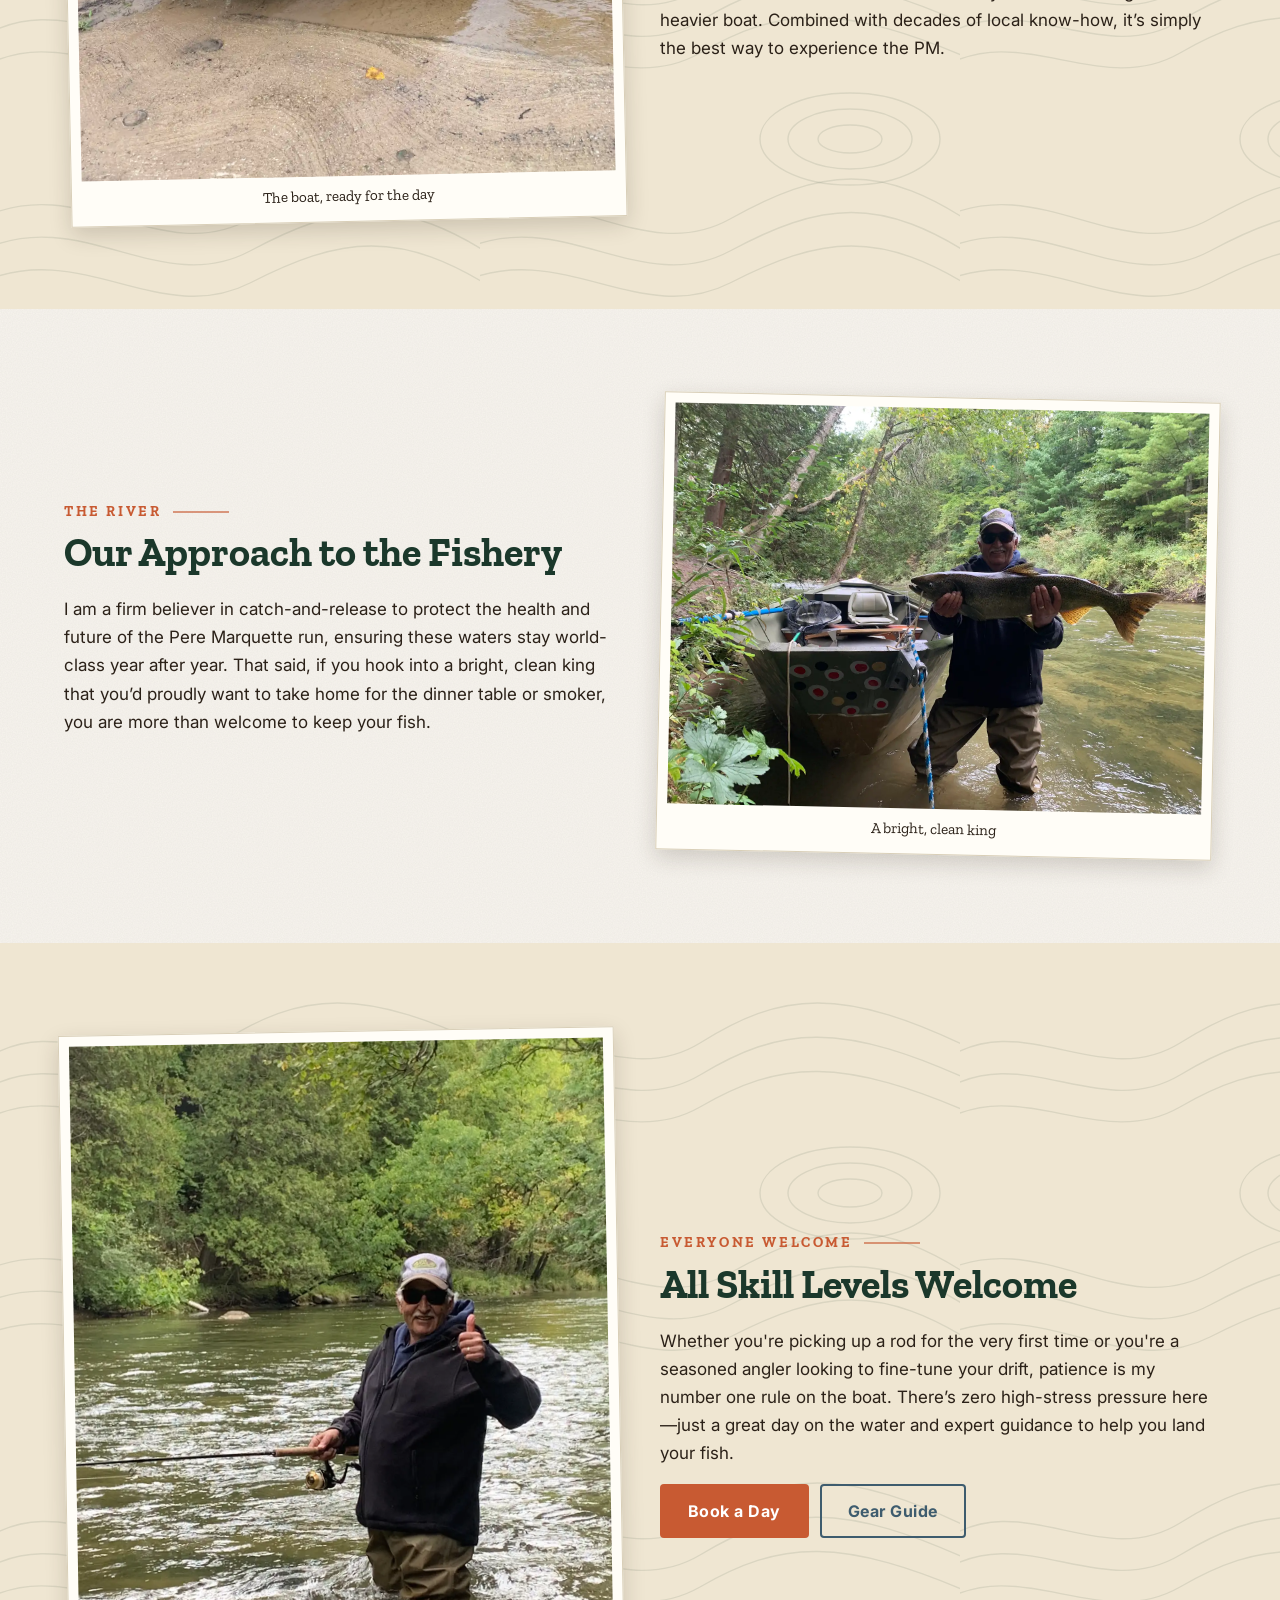
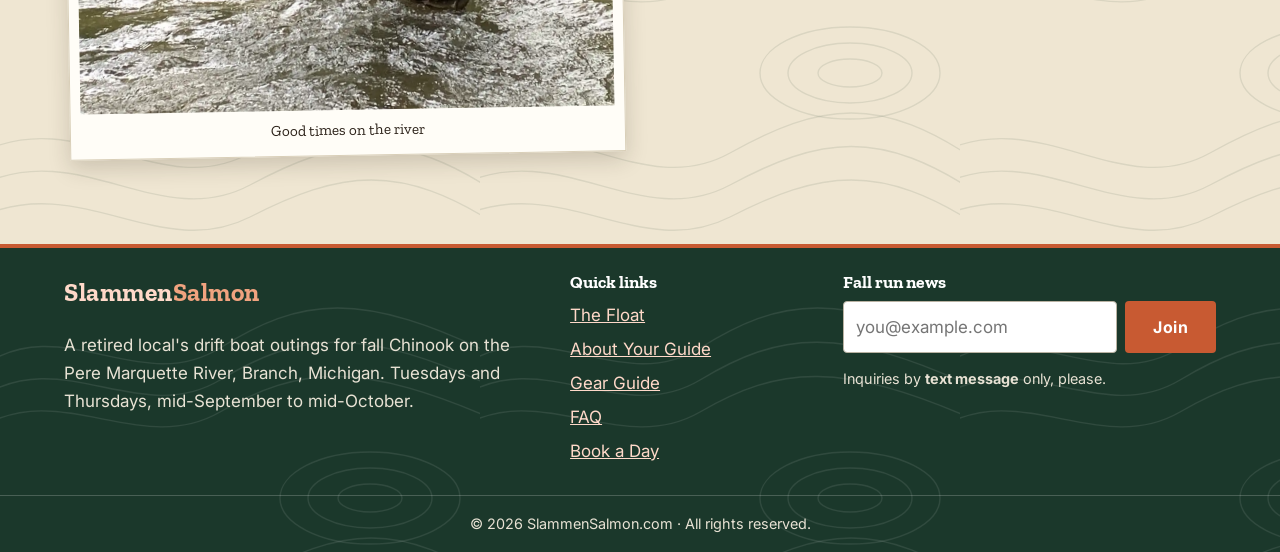
==== commit 35d31545: "Close booking until July 1, 2027; keep catch-and-release on About page only Co-Authored-By: Claude S" ====
--- a/about.html
+++ b/about.html
@@ -11,6 +11,7 @@
 <link rel="stylesheet" href="css/styles.css">
 </head>
 <body>
+<div class="announce">No tours this fall. Booking for the 2027 season opens <b>July 1, 2027</b>.</div>
 <header class="nav">
   <div class="nav-inner">
     <a class="logo" href="index.html">Slammen<span>Salmon</span></a>
@@ -20,7 +21,7 @@
       <li><a href="index.html#float">The Float</a></li>
       <li><a href="about.html" aria-current="page">About</a></li>
       <li><a href="gear.html">Gear Guide</a></li>
-      <li><a class="nav-book" href="index.html#book">Book a Day</a></li>
+      <li><a class="nav-book" href="index.html#book">2027 Booking</a></li>
     </ul>
   </div>
 </header>
--- a/css/styles.css
+++ b/css/styles.css
@@ -196,3 +196,8 @@
 .callout{margin-top:28px;background:#fffdf7;border:1px solid var(--line);border-left:5px solid var(--moss);padding:16px 20px}
 .callout h3{margin:0 0 .3em}.callout p{margin:0}
 .hint{font-size:.9rem;color:#6b5e50;margin:4px 0 0}
+
+/* Season announcement + closed booking */
+.announce{background:var(--copper);color:#fff;text-align:center;font-weight:600;padding:9px 16px;font-size:.95rem;letter-spacing:.02em}
+.announce b{text-decoration:underline;text-underline-offset:3px}
+#bookingFieldset:disabled{opacity:.45}
